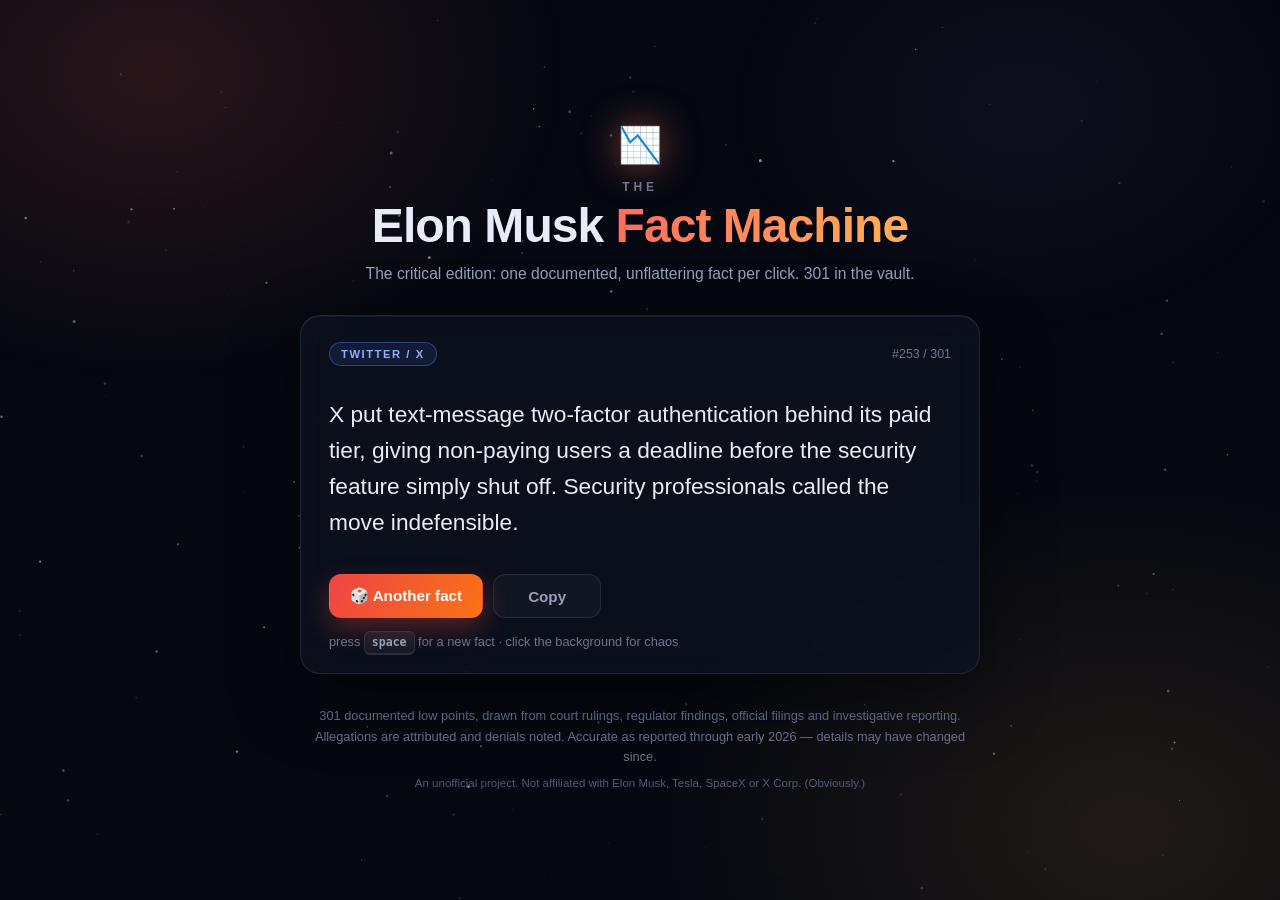
==== fact-machine/index.html @ c034b27a "Merge PokéPicker from origin, move Fact Machine to fact-machine/ A parallel branch merged as PR #1 t" ====
<!DOCTYPE html>
<html lang="en">
<head>
<meta charset="UTF-8">
<meta name="viewport" content="width=device-width, initial-scale=1">
<title>Elon Musk Fact Machine — Critical Edition</title>
<meta name="description" content="One random, documented, unflattering Elon Musk fact per click. Hundreds in the vault.">
<meta name="theme-color" content="#050810">
<link rel="icon" href="data:image/svg+xml,%3Csvg%20xmlns='http://www.w3.org/2000/svg'%20viewBox='0%200%20100%20100'%3E%3Ctext%20y='.9em'%20font-size='90'%3E%F0%9F%93%89%3C/text%3E%3C/svg%3E">
<style>
  :root {
    --bg: #050810;
    --ink: #e8ecf8;
    --muted: #97a0b8;
    --faint: #6b7490;
    --line: rgba(255, 255, 255, 0.09);
    --card: rgba(13, 18, 34, 0.72);
    --accent-1: #ff6b5e;
    --accent-2: #ffb054;
  }

  * { margin: 0; padding: 0; box-sizing: border-box; }

  html { color-scheme: dark; }

  body {
    font-family: ui-sans-serif, -apple-system, "Segoe UI", Roboto, Helvetica, Arial, sans-serif;
    background: var(--bg);
    color: var(--ink);
    min-height: 100svh;
    -webkit-font-smoothing: antialiased;
  }

  body::before {
    content: "";
    position: fixed;
    inset: 0;
    z-index: -2;
    background:
      radial-gradient(640px 480px at 12% 8%, rgba(255, 107, 94, 0.14), transparent 65%),
      radial-gradient(760px 560px at 88% 92%, rgba(255, 176, 84, 0.11), transparent 65%),
      radial-gradient(500px 380px at 80% 12%, rgba(167, 139, 250, 0.06), transparent 60%);
    pointer-events: none;
  }

  #stars {
    position: fixed;
    inset: 0;
    z-index: -1;
    pointer-events: none;
  }

  .page {
    max-width: 720px;
    min-height: 100svh;
    margin: 0 auto;
    padding: 48px 20px 32px;
    display: flex;
    flex-direction: column;
    justify-content: center;
    gap: 32px;
  }

  .site-head { text-align: center; }

  .logo {
    font-size: 2.2rem;
    filter: drop-shadow(0 0 18px rgba(255, 120, 100, 0.5));
  }

  .kicker {
    margin-top: 14px;
    font-size: 0.75rem;
    font-weight: 600;
    letter-spacing: 0.32em;
    text-transform: uppercase;
    color: var(--faint);
  }

  h1 {
    margin-top: 6px;
    font-size: clamp(1.9rem, 5.5vw, 3rem);
    font-weight: 800;
    letter-spacing: -0.02em;
    line-height: 1.1;
  }

  .grad {
    background: linear-gradient(100deg, var(--accent-1), var(--accent-2));
    -webkit-background-clip: text;
    background-clip: text;
    color: transparent;
  }

  .sub {
    margin-top: 12px;
    color: var(--muted);
    font-size: 0.98rem;
  }

  .card {
    background: var(--card);
    border: 1px solid var(--line);
    border-radius: 20px;
    padding: 26px 28px 24px;
    backdrop-filter: blur(14px);
    -webkit-backdrop-filter: blur(14px);
    box-shadow:
      0 24px 70px rgba(0, 0, 0, 0.45),
      inset 0 1px 0 rgba(255, 255, 255, 0.05);
  }

  .card-top {
    display: flex;
    flex-wrap: wrap;
    align-items: center;
    justify-content: space-between;
    gap: 12px;
  }

  .chip {
    --h: 0;
    font-size: 0.7rem;
    font-weight: 700;
    letter-spacing: 0.14em;
    text-transform: uppercase;
    padding: 5px 11px;
    border-radius: 999px;
    color: hsl(var(--h) 90% 78%);
    background: hsl(var(--h) 80% 60% / 0.13);
    border: 1px solid hsl(var(--h) 75% 65% / 0.38);
    white-space: nowrap;
  }

  .count {
    font-size: 0.78rem;
    font-variant-numeric: tabular-nums;
    color: var(--faint);
  }

  .fact-wrap {
    margin: 20px 0 22px;
    min-height: 10.4em;
    display: flex;
    align-items: center;
  }

  .fact-wrap.enter { animation: rise 340ms cubic-bezier(0.2, 0.7, 0.3, 1); }

  @keyframes rise {
    from { opacity: 0; transform: translateY(10px); }
    to   { opacity: 1; transform: none; }
  }

  .fact {
    font-size: clamp(1.12rem, 2.6vw, 1.42rem);
    line-height: 1.58;
    font-weight: 450;
    text-wrap: pretty;
  }

  .actions {
    display: flex;
    flex-wrap: wrap;
    gap: 10px;
  }

  .btn {
    font: inherit;
    font-weight: 650;
    font-size: 0.95rem;
    padding: 12px 20px;
    border-radius: 12px;
    border: 1px solid transparent;
    cursor: pointer;
    transition: transform 120ms ease, box-shadow 120ms ease, background 120ms ease,
                border-color 120ms ease, color 120ms ease;
  }

  .btn:focus-visible,
  a:focus-visible {
    outline: 2px solid var(--accent-1);
    outline-offset: 2px;
  }

  .btn.primary {
    color: #fff;
    background: linear-gradient(120deg, #ef4444, #f97316);
    box-shadow: 0 10px 26px rgba(239, 80, 60, 0.32);
  }

  .btn.primary:hover { transform: translateY(-1px); box-shadow: 0 14px 30px rgba(239, 80, 60, 0.42); }
  .btn.primary:active { transform: translateY(0); box-shadow: 0 6px 16px rgba(239, 80, 60, 0.3); }

  .btn.ghost {
    color: var(--muted);
    background: rgba(255, 255, 255, 0.03);
    border-color: var(--line);
    min-width: 108px;
  }

  .btn.ghost:hover { color: var(--ink); border-color: rgba(255, 255, 255, 0.22); }

  .hint {
    margin-top: 16px;
    font-size: 0.8rem;
    color: var(--faint);
  }

  kbd {
    font: 600 0.72rem/1 ui-monospace, SFMono-Regular, Menlo, Consolas, monospace;
    padding: 3px 7px 4px;
    border-radius: 6px;
    border: 1px solid var(--line);
    border-bottom-width: 2px;
    background: rgba(255, 255, 255, 0.05);
    color: var(--muted);
  }

  footer {
    text-align: center;
    color: var(--faint);
    font-size: 0.8rem;
    line-height: 1.6;
  }

  footer .tiny { margin-top: 6px; font-size: 0.72rem; opacity: 0.75; }

  @media (max-width: 520px) {
    .page { padding-top: 36px; gap: 26px; }
    .card { padding: 20px 18px 18px; }
    .fact-wrap { min-height: 14em; }
    .hint { display: none; }
  }

  @media (prefers-reduced-motion: reduce) {
    * { animation: none !important; transition: none !important; }
  }
</style>
</head>
<body>
<canvas id="stars" aria-hidden="true"></canvas>

<div class="page">
  <header class="site-head">
    <div class="logo" aria-hidden="true">📉</div>
    <p class="kicker">The</p>
    <h1>Elon Musk <span class="grad">Fact&nbsp;Machine</span></h1>
    <p class="sub">The critical edition: one documented, unflattering fact per click.
       <span id="vaultA">Hundreds</span> in the vault.</p>
  </header>

  <main>
    <section class="card" aria-label="Random Elon Musk fact">
      <div class="card-top">
        <span class="chip" id="chip">…</span>
        <span class="count" id="count"></span>
      </div>

      <blockquote class="fact-wrap" id="factWrap">
        <p class="fact" id="fact" aria-live="polite">Loading a fact…</p>
      </blockquote>

      <div class="actions">
        <button class="btn primary" id="next" type="button">
          <span aria-hidden="true">🎲</span> Another fact
        </button>
        <button class="btn ghost" id="copy" type="button">Copy</button>
      </div>

      <p class="hint">press <kbd>space</kbd> for a new fact · click the background for chaos</p>
    </section>
  </main>

  <footer>
    <p><span id="vaultB">These are</span> documented low points, drawn from court rulings, regulator findings,
       official filings and investigative reporting.<br>
       Allegations are attributed and denials noted. Accurate as reported through early 2026 — details may have changed since.</p>
    <p class="tiny">An unofficial project. Not affiliated with Elon Musk, Tesla, SpaceX or X&nbsp;Corp. (Obviously.)</p>
  </footer>
</div>

<script src="facts.js"></script>
<script>
(function () {
  "use strict";

  var FACTS = window.FACTS || [];
  var HUES = window.FACT_HUES || {};

  // keep the on-page copy in sync with the real vault size
  document.getElementById("vaultA").textContent = String(FACTS.length);
  document.getElementById("vaultB").textContent = String(FACTS.length);

  /* ------------------------------------------------------------------ *
   *  Random fact plumbing (shuffle bag: no repeats until all are seen)  *
   * ------------------------------------------------------------------ */
  var factEl = document.getElementById("fact");
  var wrapEl = document.getElementById("factWrap");
  var chipEl = document.getElementById("chip");
  var countEl = document.getElementById("count");
  var nextBtn = document.getElementById("next");
  var copyBtn = document.getElementById("copy");

  var bag = [];
  var current = -1;

  function refillBag() {
    bag = FACTS.map(function (_, i) { return i; });
    for (var i = bag.length - 1; i > 0; i--) {
      var j = Math.floor(Math.random() * (i + 1));
      var tmp = bag[i]; bag[i] = bag[j]; bag[j] = tmp;
    }
    // avoid showing the same fact twice in a row across refills
    if (bag.length > 1 && bag[bag.length - 1] === current) {
      var t2 = bag[0]; bag[0] = bag[bag.length - 1]; bag[bag.length - 1] = t2;
    }
  }

  function showFact(i) {
    var f = FACTS[i];
    current = i;
    chipEl.textContent = f.c;
    chipEl.style.setProperty("--h", HUES[f.c] || 0);
    countEl.textContent = "#" + (i + 1) + " / " + FACTS.length;
    factEl.textContent = f.t;
    wrapEl.classList.remove("enter");
    void wrapEl.offsetWidth; // restart the entrance animation
    wrapEl.classList.add("enter");
  }

  function newFact() {
    if (FACTS.length === 0) return;
    if (bag.length === 0) refillBag();
    showFact(bag.pop());
    if (Math.random() < 0.18) spawnEffect(); // occasional background chaos
  }

  nextBtn.addEventListener("click", newFact);

  copyBtn.addEventListener("click", function () {
    var text = current >= 0 ? FACTS[current].t : "";
    function done(ok) {
      copyBtn.textContent = ok ? "Copied ✓" : "Copy failed";
      clearTimeout(copyBtn._t);
      copyBtn._t = setTimeout(function () { copyBtn.textContent = "Copy"; }, 1400);
    }
    if (navigator.clipboard && navigator.clipboard.writeText) {
      navigator.clipboard.writeText(text).then(function () { done(true); }, function () { done(fallbackCopy(text)); });
    } else {
      done(fallbackCopy(text));
    }
  });

  function fallbackCopy(text) {
    var ta = document.createElement("textarea");
    ta.value = text;
    ta.style.position = "fixed";
    ta.style.opacity = "0";
    document.body.appendChild(ta);
    ta.select();
    var ok = false;
    try { ok = document.execCommand("copy"); } catch (e) { /* unsupported */ }
    ta.remove();
    return ok;
  }

  document.addEventListener("keydown", function (e) {
    if (e.repeat) return;
    var isSpace = e.code === "Space";
    var isN = e.key === "n" || e.key === "N";
    if (!isSpace && !isN) return;
    var tag = document.activeElement && document.activeElement.tagName;
    if (isSpace && tag === "BUTTON") return; // let the focused button handle it
    e.preventDefault();
    newFact();
  });

  newFact();

  /* ------------------------------------------------------------------ *
   *  Starfield + background chaos effects                               *
   *  (a rocket that RUDs, a Cybertruck that combusts, a $44B bird,      *
   *   a deorbiting satellite, "shatterproof" glass — purely cosmetic)   *
   * ------------------------------------------------------------------ */
  var canvas = document.getElementById("stars");
  var ctx = canvas.getContext("2d");
  var reduceMotion = window.matchMedia("(prefers-reduced-motion: reduce)").matches;
  var stars = [], meteors = [], W = 0, H = 0, raf = 0;
  var fx = [];    // effect entities (rockets, trucks, birds, sats, cracks, captions)
  var parts = []; // particles (sparks, smoke, flame, debris, feathers, wheels)

  function resize() {
    var dpr = Math.min(window.devicePixelRatio || 1, 2);
    W = window.innerWidth;
    H = window.innerHeight;
    canvas.width = W * dpr;
    canvas.height = H * dpr;
    ctx.setTransform(dpr, 0, 0, dpr, 0, 0);
    var n = Math.min(240, Math.round(W * H / 6500));
    stars = [];
    for (var i = 0; i < n; i++) {
      stars.push({
        x: Math.random() * W,
        y: Math.random() * H,
        r: Math.random() * 1.25 + 0.3,
        a: Math.random() * 0.5 + 0.22,
        tw: Math.random() * Math.PI * 2,
        sp: Math.random() * 1.1 + 0.35
      });
    }
    if (reduceMotion) draw(0);
  }

  /* ---------- effect helpers ---------- */

  function boom(x, y, power) {
    var i, a, sp;
    parts.push({ type: "flash", x: x, y: y, vx: 0, vy: 0, size: 26 * power, life: 10, max: 10 });
    for (i = 0; i < 46 * power; i++) {
      a = Math.random() * 6.2832;
      sp = (1 + Math.random() * 3.4) * power;
      parts.push({ type: "spark", x: x, y: y, vx: Math.cos(a) * sp, vy: Math.sin(a) * sp - 0.6,
                   size: 1 + Math.random() * 2, life: 40 + Math.random() * 30, max: 70 });
    }
    for (i = 0; i < 10 * power; i++) {
      parts.push({ type: "debris", x: x, y: y, vx: (Math.random() - 0.5) * 4, vy: -Math.random() * 3,
                   size: 2 + Math.random() * 2.5, rot: Math.random() * 6.2832,
                   vr: (Math.random() - 0.5) * 0.3, life: 90, max: 90 });
    }
    for (i = 0; i < 14 * power; i++) {
      parts.push({ type: "smoke", x: x + (Math.random() - 0.5) * 10, y: y + (Math.random() - 0.5) * 10,
                   vx: (Math.random() - 0.5) * 0.6, vy: -0.3 - Math.random() * 0.5,
                   size: 6 + Math.random() * 10, life: 90 + Math.random() * 60, max: 150 });
    }
  }

  function caption(text, x, y) {
    fx.push({ kind: "cap", text: text, x: Math.max(80, Math.min(W - 80, x)),
              y: Math.max(24, y), life: 170, max: 170 });
  }

  function spawnEffect(kind, px, py) {
    if (reduceMotion || !W || !H) return;
    var majors = 0, i;
    for (i = 0; i < fx.length; i++) if (fx[i].kind !== "cap") majors++;
    if (majors >= 3) return;
    if (!kind) {
      var r = Math.random();
      kind = r < 0.3 ? "rocket" : r < 0.58 ? "truck" : r < 0.74 ? "bird" : r < 0.9 ? "sat" : "crack";
    }
    var x = typeof px === "number" ? px : Math.random() * W;
    var y = typeof py === "number" ? py : H * (0.15 + Math.random() * 0.4);

    if (kind === "rocket") {
      fx.push({ kind: "rocket", x: Math.max(30, Math.min(W - 30, x)), y: H + 24,
                vy: -(2.1 + Math.random() * 1.1), seed: Math.random() * 10, tilt: 0,
                state: "up", fuseY: H * (0.28 + Math.random() * 0.34),
                tumble: Math.random() < 0.4, timer: 0, vr: 0 });
    } else if (kind === "truck") {
      var dir = Math.random() < 0.5 ? 1 : -1;
      fx.push({ kind: "truck", dir: dir, x: dir === 1 ? -70 : W + 70, y: H - 26,
                vx: dir * (2 + Math.random()), state: "drive",
                stopX: W * (0.22 + Math.random() * 0.56), burn: 0,
                wheelGone: false, alpha: 1, seed: Math.random() * 10 });
    } else if (kind === "bird") {
      fx.push({ kind: "bird", x: -24, y: Math.max(30, Math.min(H * 0.55, y)),
                vx: 2.4 + Math.random(), vy: 0, state: "fly",
                dropX: W * (0.3 + Math.random() * 0.4), rot: 0, seed: Math.random() * 10 });
    } else if (kind === "sat") {
      fx.push({ kind: "sat", x: Math.max(40, Math.min(W - 40, x)), y: -24,
                vx: (Math.random() - 0.5) * 1.4, vy: 1.6 + Math.random() * 0.8,
                rot: Math.random() * 6.2832, vr: 0.05 + Math.random() * 0.08,
                burnY: H * (0.55 + Math.random() * 0.25) });
    } else if (kind === "crack") {
      var cx = Math.max(40, Math.min(W - 40, x));
      var cy = typeof py === "number" ? py : H * (0.2 + Math.random() * 0.5);
      var lines = [], n = 8 + Math.floor(Math.random() * 4), k, s, ang, px2, py2, pts, segs, stepLen;
      for (k = 0; k < n; k++) {
        ang = (k / n) * 6.2832 + Math.random() * 0.5;
        px2 = cx; py2 = cy;
        pts = [[cx, cy]];
        segs = 3 + Math.floor(Math.random() * 3);
        stepLen = (30 + Math.random() * 70) / segs;
        for (s = 0; s < segs; s++) {
          ang += (Math.random() - 0.5) * 0.5;
          px2 += Math.cos(ang) * stepLen;
          py2 += Math.sin(ang) * stepLen;
          pts.push([px2, py2]);
        }
        lines.push(pts);
      }
      fx.push({ kind: "crack", x: cx, y: cy, lines: lines, life: 160, max: 160 });
      caption("“shatterproof”", cx, cy - 46);
    }
  }
  window.__spawnEffect = spawnEffect; // debug/test hook

  /* ---------- effect stepping ---------- */

  function stepFx(t) {
    for (var i = fx.length - 1; i >= 0; i--) {
      var e = fx[i], dead = false;

      if (e.kind === "rocket") {
        if (e.state === "up") {
          e.y += e.vy;
          e.tilt = Math.sin(t * 0.004 + e.seed) * Math.min(0.5, (H + 24 - e.y) / H * 0.7);
          parts.push({ type: "flame", x: e.x - Math.sin(e.tilt) * 14, y: e.y + Math.cos(e.tilt) * 14,
                       vx: (Math.random() - 0.5) * 0.4, vy: 1.6 + Math.random(),
                       size: 2.5 + Math.random() * 2, life: 14, max: 14 });
          if (Math.random() < 0.4) {
            parts.push({ type: "smoke", x: e.x - Math.sin(e.tilt) * 16, y: e.y + Math.cos(e.tilt) * 16,
                         vx: (Math.random() - 0.5) * 0.5, vy: 0.6, size: 3 + Math.random() * 3,
                         life: 50, max: 60 });
          }
          if (e.y <= e.fuseY) {
            if (e.tumble) {
              e.state = "tumble";
              e.timer = 50 + Math.random() * 30;
              e.vr = (Math.random() < 0.5 ? -1 : 1) * (0.06 + Math.random() * 0.05);
            } else {
              boom(e.x, e.y, 1.4);
              caption("rapid unscheduled disassembly", e.x, e.y - 30);
              dead = true;
            }
          }
        } else { // tumble
          e.tilt += e.vr;
          e.vy = Math.min(2.2, e.vy + 0.09);
          e.y += e.vy;
          e.x += Math.sin(e.tilt) * 1.2;
          if (Math.random() < 0.5) {
            parts.push({ type: "flame", x: e.x, y: e.y, vx: (Math.random() - 0.5), vy: (Math.random() - 0.5),
                         size: 2 + Math.random() * 2, life: 12, max: 14 });
          }
          e.timer--;
          if (e.timer <= 0 || e.y > H - 30) {
            boom(e.x, e.y, 1.4);
            caption("rapid unscheduled disassembly", e.x, e.y - 30);
            dead = true;
          }
        }

      } else if (e.kind === "truck") {
        if (e.state === "drive") {
          e.x += e.vx;
          e.y = H - 26 + Math.sin(e.x * 0.08) * 0.8;
          var passed = e.dir === 1 ? e.x >= e.stopX : e.x <= e.stopX;
          if (passed) e.state = "sputter";
          if (e.x < -120 || e.x > W + 120) dead = true;
        } else if (e.state === "sputter") {
          e.vx *= 0.93;
          e.x += e.vx;
          if (Math.random() < 0.4) {
            parts.push({ type: "smoke", x: e.x + e.dir * 22, y: e.y - 4,
                         vx: e.dir * 0.3, vy: -0.4, size: 3 + Math.random() * 3, life: 60, max: 80 });
          }
          if (!e.wheelGone && Math.random() < 0.06) {
            e.wheelGone = true;
            parts.push({ type: "wheel", x: e.x + e.dir * 14, y: H - 18, vx: e.dir * (2.5 + Math.random()),
                         vy: -2.4, size: 5, rot: 0, life: 200, max: 200, ground: H - 16 });
            caption("recall issued", e.x, e.y - 44);
          }
          if (Math.abs(e.vx) < 0.15) {
            e.state = "burn";
            if (!e.wheelGone) caption("recall issued", e.x, e.y - 44);
          }
        } else { // burn
          e.burn++;
          parts.push({ type: "flame", x: e.x + (Math.random() - 0.5) * 26, y: e.y - 8 - Math.random() * 4,
                       vx: (Math.random() - 0.5) * 0.4, vy: -0.8 - Math.random() * 0.6,
                       size: 2 + Math.random() * 3, life: 22, max: 24 });
          if (e.burn % 2 === 0) {
            parts.push({ type: "smoke", x: e.x + (Math.random() - 0.5) * 20, y: e.y - 14,
                         vx: (Math.random() - 0.5) * 0.5, vy: -0.8 - Math.random() * 0.4,
                         size: 5 + Math.random() * 7, life: 80 + Math.random() * 60, max: 140 });
          }
          if (Math.random() < 0.05) {
            parts.push({ type: "spark", x: e.x + (Math.random() - 0.5) * 24, y: e.y - 8,
                         vx: (Math.random() - 0.5) * 2, vy: -1 - Math.random() * 1.5,
                         size: 1.5, life: 30, max: 40 });
          }
          if (e.burn === 200) boom(e.x, e.y - 6, 0.9);
          if (e.burn > 200) {
            e.alpha -= 0.03;
            if (e.alpha <= 0) dead = true;
          }
        }

      } else if (e.kind === "bird") {
        if (e.state === "fly") {
          e.x += e.vx;
          e.y += Math.sin(t * 0.02 + e.seed) * 0.6;
          if (e.x >= e.dropX) {
            e.state = "fall";
            e.vy = -1.2;
            caption("acquired for $44B", e.x, e.y - 26);
            for (var f = 0; f < 6; f++) {
              parts.push({ type: "feather", x: e.x, y: e.y, vx: (Math.random() - 0.5) * 1.2,
                           vy: -0.2 - Math.random() * 0.4, size: 1.5, life: 80 + Math.random() * 40, max: 120 });
            }
          }
          if (e.x > W + 30) dead = true;
        } else {
          e.vy += 0.16;
          e.y += e.vy;
          e.x += 0.4;
          e.rot += 0.15;
          if (e.y > H + 30) dead = true;
        }

      } else if (e.kind === "sat") {
        e.x += e.vx;
        e.y += e.vy;
        e.rot += e.vr;
        parts.push({ type: "flame", x: e.x + (Math.random() - 0.5) * 6, y: e.y - 4,
                     vx: (Math.random() - 0.5) * 0.5, vy: -1 - Math.random(),
                     size: 1.5 + Math.random() * 1.5, life: 16, max: 18 });
        if (e.y >= e.burnY) {
          boom(e.x, e.y, 0.7);
          caption("deorbited", e.x, e.y - 20);
          dead = true;
        }

      } else if (e.kind === "crack") {
        e.life--;
        if (e.life <= 0) dead = true;

      } else if (e.kind === "cap") {
        e.life--;
        e.y -= 0.15;
        if (e.life <= 0) dead = true;
      }

      if (dead) fx.splice(i, 1);
    }
  }

  function stepParts() {
    for (var i = parts.length - 1; i >= 0; i--) {
      var p = parts[i];
      p.life--;
      if (p.life <= 0) { parts.splice(i, 1); continue; }
      if (p.type === "smoke") { p.x += p.vx; p.y += p.vy; p.vy -= 0.004; p.size += 0.12; }
      else if (p.type === "flame") { p.x += p.vx; p.y += p.vy; p.size *= 0.96; }
      else if (p.type === "spark") { p.x += p.vx; p.y += p.vy; p.vy += 0.05; }
      else if (p.type === "debris") {
        p.x += p.vx; p.y += p.vy; p.vy += 0.12; p.rot += p.vr;
        if (p.y > H - 12) { p.y = H - 12; p.vy *= -0.4; p.vx *= 0.8; }
      }
      else if (p.type === "feather") { p.x += p.vx + Math.sin(p.life * 0.1) * 0.3; p.y += p.vy; }
      else if (p.type === "wheel") {
        p.vy += 0.18; p.x += p.vx; p.y += p.vy;
        if (p.y > p.ground) { p.y = p.ground; p.vy *= -0.35; p.vx *= 0.96; }
        p.vx *= 0.995; p.rot += p.vx * 0.15;
      }
    }
    if (parts.length > 380) parts.splice(0, parts.length - 380);
  }

  /* ---------- effect drawing ---------- */

  function drawFx(t) {
    for (var i = 0; i < fx.length; i++) {
      var e = fx[i];
      ctx.globalAlpha = 1;

      if (e.kind === "rocket") {
        ctx.save();
        ctx.translate(e.x, e.y);
        ctx.rotate(e.tilt);
        ctx.fillStyle = "#dfe5f1";
        ctx.fillRect(-5, -12, 10, 24);
        ctx.beginPath(); ctx.moveTo(-5, -12); ctx.lineTo(0, -22); ctx.lineTo(5, -12); ctx.closePath();
        ctx.fillStyle = "#ff8a70"; ctx.fill();
        ctx.fillStyle = "#aeb6c6";
        ctx.beginPath(); ctx.moveTo(-5, 12); ctx.lineTo(-10, 19); ctx.lineTo(-5, 5); ctx.closePath(); ctx.fill();
        ctx.beginPath(); ctx.moveTo(5, 12); ctx.lineTo(10, 19); ctx.lineTo(5, 5); ctx.closePath(); ctx.fill();
        ctx.fillStyle = "#4d5b77";
        ctx.beginPath(); ctx.arc(0, -4, 2, 0, 6.2832); ctx.fill();
        var fl = 8 + Math.random() * 8;
        ctx.beginPath(); ctx.moveTo(-3, 12); ctx.lineTo(3, 12); ctx.lineTo(0, 12 + fl); ctx.closePath();
        ctx.fillStyle = "#ffb054"; ctx.fill();
        ctx.restore();

      } else if (e.kind === "truck") {
        ctx.save();
        ctx.translate(e.x, e.y);
        ctx.globalAlpha = Math.max(0, e.alpha);
        if (e.dir === -1) ctx.scale(-1, 1);
        if (e.wheelGone) ctx.rotate(0.06);
        // angular wedge silhouette
        ctx.beginPath();
        ctx.moveTo(26, 2); ctx.lineTo(24, -4); ctx.lineTo(2, -12); ctx.lineTo(-24, -6);
        ctx.lineTo(-26, 4); ctx.closePath();
        ctx.fillStyle = "#a7b0c2"; ctx.fill();
        var char = Math.min(1, e.burn / 160);
        if (char > 0) { ctx.fillStyle = "rgba(20,22,28," + (char * 0.8) + ")"; ctx.fill(); }
        // headlight strip
        if (e.state === "drive") {
          ctx.strokeStyle = "#ffd9a0"; ctx.lineWidth = 1.5;
          ctx.beginPath(); ctx.moveTo(24, -3); ctx.lineTo(26, 1); ctx.stroke();
        }
        // wheels
        ctx.fillStyle = "#14161c";
        ctx.beginPath(); ctx.arc(-14, 6, 6, 0, 6.2832); ctx.fill();
        if (!e.wheelGone) { ctx.beginPath(); ctx.arc(14, 6, 6, 0, 6.2832); ctx.fill(); }
        ctx.restore();

      } else if (e.kind === "bird") {
        ctx.save();
        ctx.translate(e.x, e.y);
        if (e.state === "fall") ctx.rotate(e.rot);
        ctx.fillStyle = "#6aa9ff";
        ctx.beginPath(); ctx.ellipse(0, 0, 5, 3.5, 0, 0, 6.2832); ctx.fill();
        ctx.beginPath(); ctx.arc(4, -2.5, 2.6, 0, 6.2832); ctx.fill();
        ctx.fillStyle = "#ffb054";
        ctx.beginPath(); ctx.moveTo(6.4, -2.8); ctx.lineTo(9, -2); ctx.lineTo(6.4, -1.2); ctx.closePath(); ctx.fill();
        var flap = e.state === "fly" ? Math.sin(t * 0.03 + e.seed) * 4 : 2;
        ctx.fillStyle = "#8fb8ff";
        ctx.beginPath(); ctx.moveTo(-1, 0); ctx.lineTo(-6, -3 - flap); ctx.lineTo(2, -1); ctx.closePath(); ctx.fill();
        ctx.restore();

      } else if (e.kind === "sat") {
        ctx.save();
        ctx.translate(e.x, e.y);
        ctx.rotate(e.rot);
        ctx.fillStyle = "#4d6bb5";
        ctx.fillRect(-17, -3, 11, 6);
        ctx.fillRect(6, -3, 11, 6);
        ctx.fillStyle = "#dfe5f1";
        ctx.fillRect(-4.5, -4.5, 9, 9);
        ctx.restore();

      } else if (e.kind === "crack") {
        var a = Math.min(1, e.life / 50);
        ctx.strokeStyle = "rgba(210,224,255," + (0.55 * a).toFixed(3) + ")";
        ctx.lineWidth = 1;
        for (var L = 0; L < e.lines.length; L++) {
          var pts = e.lines[L];
          ctx.beginPath();
          ctx.moveTo(pts[0][0], pts[0][1]);
          for (var s2 = 1; s2 < pts.length; s2++) ctx.lineTo(pts[s2][0], pts[s2][1]);
          ctx.stroke();
        }
        ctx.globalAlpha = 0.4 * a;
        ctx.fillStyle = "#cdd8ff";
        ctx.beginPath(); ctx.arc(e.x, e.y, 2.5, 0, 6.2832); ctx.fill();

      } else if (e.kind === "cap") {
        var ca = e.life > e.max - 20 ? (e.max - e.life) / 20 : (e.life < 50 ? e.life / 50 : 1);
        ctx.globalAlpha = 0.8 * ca;
        ctx.fillStyle = "#cdd8ff";
        ctx.font = "600 11px ui-monospace, SFMono-Regular, Menlo, Consolas, monospace";
        ctx.textAlign = "center";
        ctx.fillText(e.text, e.x, e.y);
        ctx.textAlign = "left";
      }
    }
    ctx.globalAlpha = 1;
  }

  function drawParts() {
    for (var i = 0; i < parts.length; i++) {
      var p = parts[i], a = Math.max(0, p.life / p.max);
      if (p.type === "smoke") {
        ctx.globalCompositeOperation = "source-over";
        ctx.globalAlpha = 0.22 * a;
        ctx.fillStyle = "#9aa3b5";
        ctx.beginPath(); ctx.arc(p.x, p.y, p.size, 0, 6.2832); ctx.fill();
      } else if (p.type === "flash") {
        ctx.globalCompositeOperation = "lighter";
        ctx.globalAlpha = 0.6 * a;
        ctx.fillStyle = "#ffe6bd";
        ctx.beginPath(); ctx.arc(p.x, p.y, p.size * (2 - a), 0, 6.2832); ctx.fill();
      } else if (p.type === "flame") {
        ctx.globalCompositeOperation = "lighter";
        ctx.globalAlpha = Math.min(1, a + 0.2);
        ctx.fillStyle = a > 0.5 ? "#ffd9a0" : "#ff8a5c";
        ctx.beginPath(); ctx.arc(p.x, p.y, p.size, 0, 6.2832); ctx.fill();
      } else if (p.type === "spark") {
        ctx.globalCompositeOperation = "lighter";
        ctx.globalAlpha = a;
        ctx.fillStyle = "#ffc27d";
        ctx.beginPath(); ctx.arc(p.x, p.y, p.size, 0, 6.2832); ctx.fill();
      } else if (p.type === "debris") {
        ctx.globalCompositeOperation = "source-over";
        ctx.globalAlpha = a;
        ctx.fillStyle = "#aeb6c6";
        ctx.save(); ctx.translate(p.x, p.y); ctx.rotate(p.rot);
        ctx.fillRect(-p.size / 2, -p.size / 4, p.size, p.size / 2);
        ctx.restore();
      } else if (p.type === "feather") {
        ctx.globalCompositeOperation = "source-over";
        ctx.globalAlpha = a;
        ctx.fillStyle = "#8fb8ff";
        ctx.beginPath(); ctx.arc(p.x, p.y, 1.5, 0, 6.2832); ctx.fill();
      } else if (p.type === "wheel") {
        ctx.globalCompositeOperation = "source-over";
        ctx.globalAlpha = Math.min(1, a * 1.5);
        ctx.fillStyle = "#14161c";
        ctx.beginPath(); ctx.arc(p.x, p.y, 5, 0, 6.2832); ctx.fill();
        ctx.fillStyle = "#3c4352";
        ctx.beginPath(); ctx.arc(p.x, p.y, 1.6, 0, 6.2832); ctx.fill();
      }
    }
    ctx.globalAlpha = 1;
    ctx.globalCompositeOperation = "source-over";
  }

  /* ---------- main loop ---------- */

  function draw(t) {
    ctx.clearRect(0, 0, W, H);
    ctx.fillStyle = "#cdd8ff";
    for (var i = 0; i < stars.length; i++) {
      var s = stars[i];
      var a = reduceMotion ? s.a : s.a * (0.6 + 0.4 * Math.sin(s.tw + t * 0.001 * s.sp));
      ctx.globalAlpha = Math.max(a, 0.05);
      ctx.beginPath();
      ctx.arc(s.x, s.y, s.r, 0, 6.2832);
      ctx.fill();
    }
    for (var m = meteors.length - 1; m >= 0; m--) {
      var mt = meteors[m];
      mt.x += mt.vx; mt.y += mt.vy; mt.life--;
      if (mt.life <= 0 || mt.y > H + 40) { meteors.splice(m, 1); continue; }
      var g = ctx.createLinearGradient(mt.x, mt.y, mt.x - mt.vx * 11, mt.y - mt.vy * 11);
      g.addColorStop(0, "rgba(210,224,255,0.9)");
      g.addColorStop(1, "rgba(210,224,255,0)");
      ctx.globalAlpha = Math.min(1, mt.life / 24);
      ctx.strokeStyle = g;
      ctx.lineWidth = 1.6;
      ctx.lineCap = "round";
      ctx.beginPath();
      ctx.moveTo(mt.x, mt.y);
      ctx.lineTo(mt.x - mt.vx * 11, mt.y - mt.vy * 11);
      ctx.stroke();
    }
    ctx.globalAlpha = 1;
    if (!reduceMotion) {
      stepFx(t);
      stepParts();
      drawFx(t);
      drawParts();
    }
  }

  function loop(t) {
    draw(t);
    raf = requestAnimationFrame(loop);
  }

  resize();
  window.addEventListener("resize", resize);

  if (!reduceMotion) {
    raf = requestAnimationFrame(loop);
    setInterval(function () {
      if (document.hidden || meteors.length > 1 || Math.random() < 0.55) return;
      meteors.push({
        x: W * 0.1 + Math.random() * W * 0.8,
        y: Math.random() * H * 0.3,
        vx: (Math.random() < 0.5 ? -1 : 1) * (4 + Math.random() * 3),
        vy: 2 + Math.random() * 2,
        life: 55
      });
    }, 4000);
    // ambient chaos: on average one effect every ~25 seconds
    setInterval(function () {
      if (document.hidden) return;
      if (Math.random() < 0.45) spawnEffect();
    }, 11000);
    // click (or tap) the background to trigger an effect at that spot
    document.addEventListener("click", function (ev) {
      if (ev.target && ev.target.closest && ev.target.closest("button, a, .card")) return;
      spawnEffect(undefined, ev.clientX, ev.clientY);
    });
    document.addEventListener("visibilitychange", function () {
      cancelAnimationFrame(raf);
      if (!document.hidden) raf = requestAnimationFrame(loop);
    });
    // ?fx=rocket|truck|bird|sat|crack — deterministic spawn for testing
    var q = /[?&]fx=([a-z]+)/.exec(location.search);
    if (q) {
      spawnEffect(q[1], W * 0.5, H * 0.35);
      var last = fx[fx.length - 1];
      if (last && last.kind === "rocket") { last.fuseY = H * 0.5; last.tumble = false; }
      if (last && last.kind === "truck") { last.stopX = W * 0.42; }
    }
  }
})();
</script>
</body>
</html>
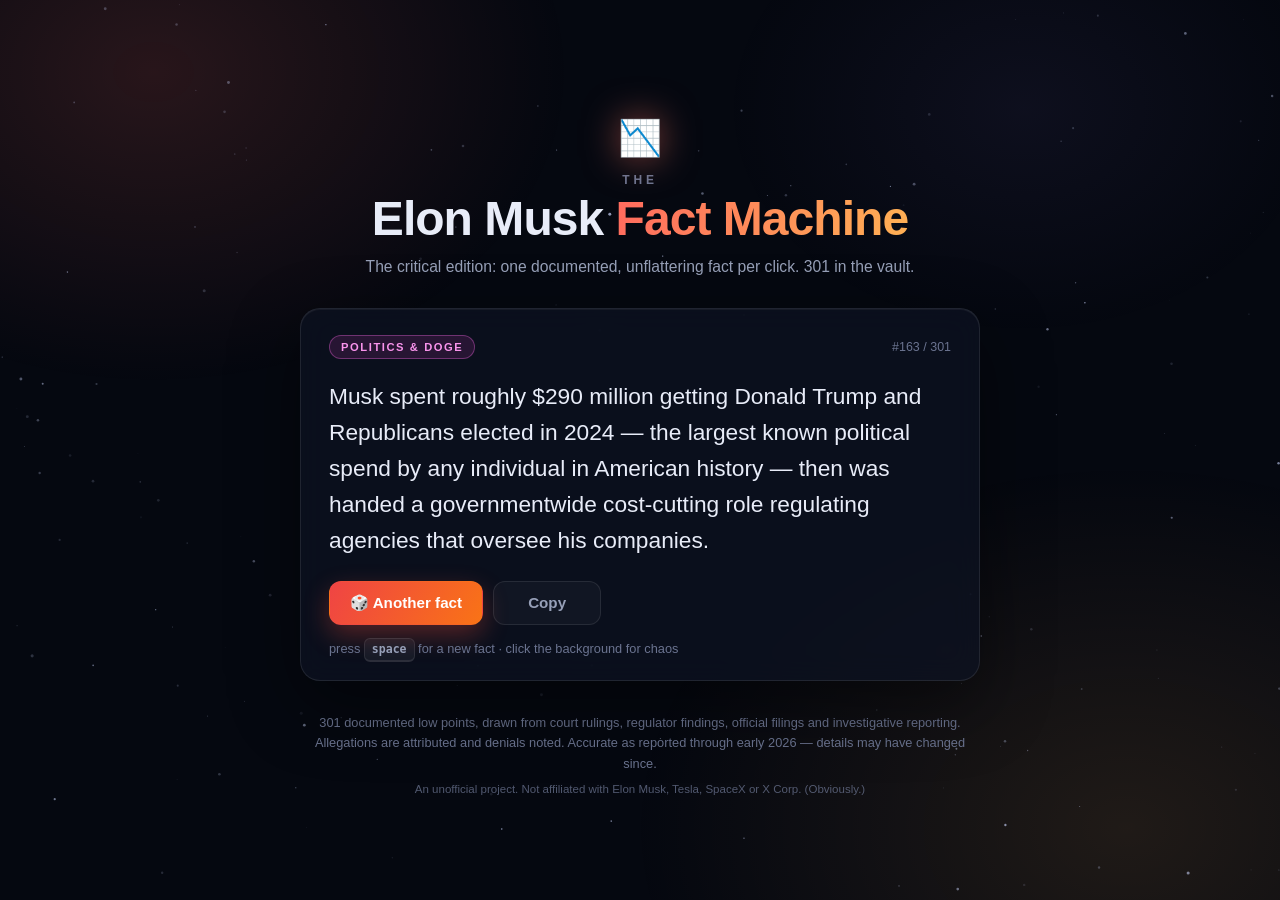
==== commit ebbe4473: "Extend fx test hook with fxstep frame-freeze parameter The ?fx= parameter now accepts a comma-separa" ====
--- a/fact-machine/index.html
+++ b/fact-machine/index.html
@@ -881,13 +881,34 @@
       cancelAnimationFrame(raf);
       if (!document.hidden) raf = requestAnimationFrame(loop);
     });
-    // ?fx=rocket|truck|bird|sat|crack — deterministic spawn for testing
-    var q = /[?&]fx=([a-z]+)/.exec(location.search);
+    // ?fx=rocket|truck|bird|sat|crack (comma-separable) — deterministic spawn
+    // for testing; add &fxstep=N to freeze the scene exactly N frames in
+    var q = /[?&]fx=([a-z,]+)/.exec(location.search);
     if (q) {
-      spawnEffect(q[1], W * 0.5, H * 0.35);
-      var last = fx[fx.length - 1];
-      if (last && last.kind === "rocket") { last.fuseY = H * 0.5; last.tumble = false; }
-      if (last && last.kind === "truck") { last.stopX = W * 0.42; }
+      var qs = /[?&]fxstep=(\d+)/.exec(location.search);
+      var kinds = q[1].split(",");
+      for (var qi = 0; qi < kinds.length; qi++) {
+        var kk = kinds[qi];
+        var spx = kk === "rocket" ? W * 0.18 : kk === "sat" ? W * 0.85 : kk === "crack" ? W * 0.2 : W * 0.5;
+        var spy = kk === "bird" ? H * 0.12 : kk === "crack" ? H * 0.3 : H * 0.35;
+        spawnEffect(kk, spx, spy);
+        var last = fx[fx.length - 1];
+        if (!last) continue;
+        if (last.kind === "rocket") { last.fuseY = H * 0.5; last.tumble = false; }
+        if (last.kind === "truck") { last.stopX = W * 0.42; }
+        if (qs) { // normalize random speeds so fxstep lands on predictable moments
+          if (last.kind === "rocket") { last.vy = -2.6; }
+          if (last.kind === "truck") { last.dir = 1; last.x = -70; last.vx = 2.5; }
+          if (last.kind === "bird") { last.dropX = W * 0.85; last.vx = 2.8; }
+          if (last.kind === "sat") { last.vy = 2; last.vr = 0.06; last.burnY = H * 0.6; }
+        }
+      }
+      if (qs) {
+        cancelAnimationFrame(raf);
+        var steps = Math.min(3000, parseInt(qs[1], 10) || 0);
+        for (var st = 0; st < steps; st++) { stepFx(st * 16.7); stepParts(); }
+        draw(steps * 16.7); // render the frozen frame
+      }
     }
   }
 })();
